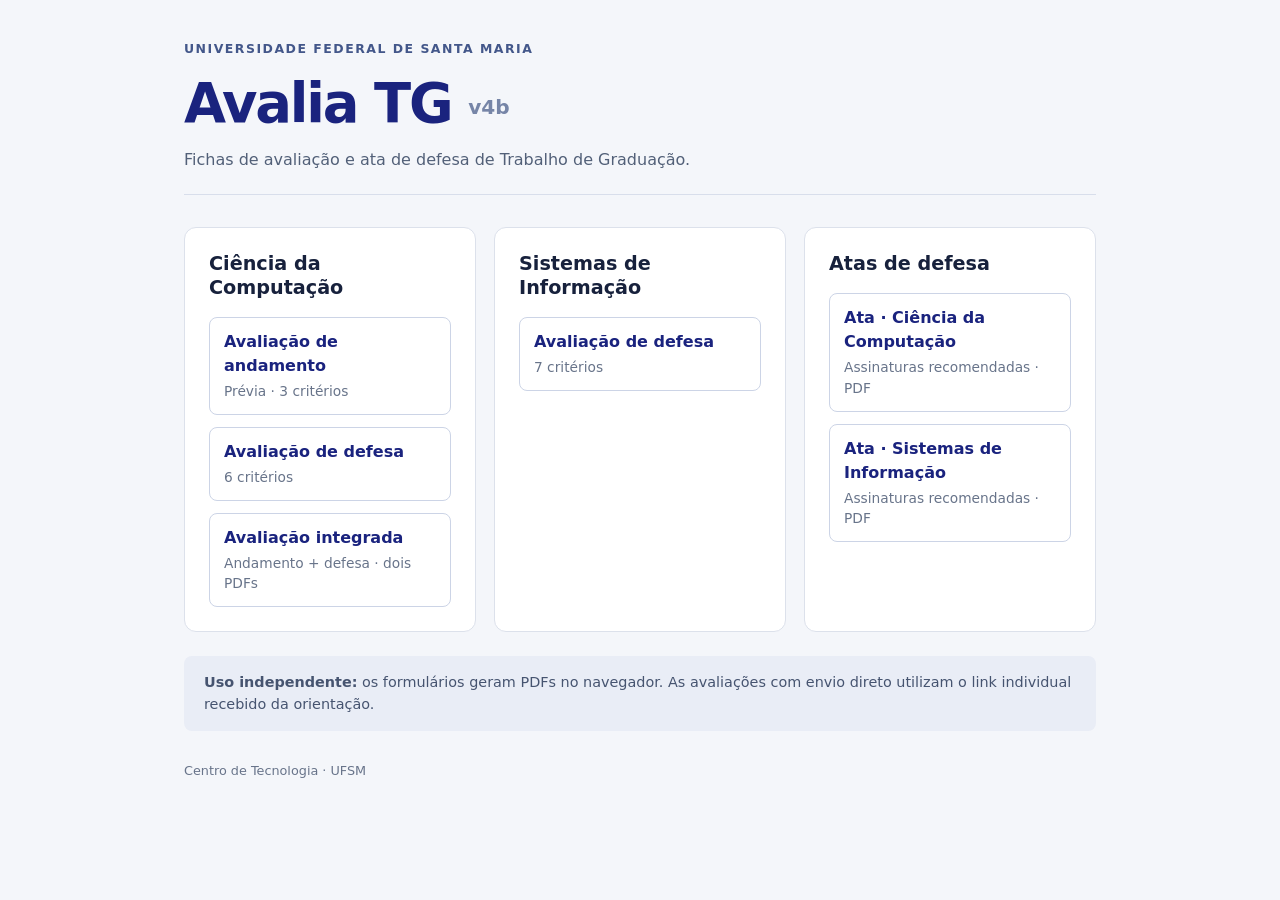
==== index.html @ bac429f7 "Add a new integrated forms version with an Apps Script backend" ====
<!doctype html>
<html lang="pt-BR"><head><meta charset="utf-8"><meta name="viewport" content="width=device-width,initial-scale=1"><meta name="referrer" content="no-referrer"><title>Avalia TG | UFSM</title>
<style>
:root{font-family:system-ui,-apple-system,sans-serif;color:#17213c;background:#f4f6fa;line-height:1.5}*{box-sizing:border-box}body{margin:0}main{max-width:960px;margin:auto;padding:40px 24px 60px}header{margin-bottom:32px;border-bottom:1px solid #d8deeb;padding-bottom:22px}.eyebrow{font-size:.78rem;letter-spacing:.12em;text-transform:uppercase;font-weight:700;color:#43578a}h1{font-size:clamp(2.2rem,5vw,3.4rem);margin:4px 0;color:#1a237e;letter-spacing:-.04em}header p{margin:0;color:#526078;max-width:620px}.grid{display:grid;grid-template-columns:repeat(auto-fit,minmax(250px,1fr));gap:18px}.program{background:white;border:1px solid #dce1eb;border-radius:12px;padding:24px;display:flex;flex-direction:column;gap:12px}h2{font-size:1.2rem;line-height:1.25;margin:0 0 5px}a.card{display:block;color:#1a237e;border:1px solid #ccd4e6;border-radius:8px;padding:12px 14px;text-decoration:none;font-weight:650}a.card span{display:block;font-size:.86rem;color:#68748a;font-weight:400;margin-top:3px}a.card:hover,a.card:focus-visible{background:#e8eaf6;border-color:#6978b1}.hint{margin-top:24px;padding:16px 20px;border-radius:8px;background:#e9edf6;color:#465470;font-size:.9rem}footer{color:#68748a;font-size:.8rem;margin-top:30px}#tokenError{color:#9c2424} @media(max-width:500px){main{padding:24px 16px}.program{padding:18px}}
</style><script src="workflow/config.js?v=4b"></script></head><body><main><header><div class="eyebrow">Universidade Federal de Santa Maria</div><h1>Avalia TG <span style="font-size:.37em;color:#7685a7;vertical-align:middle;letter-spacing:0">v4b</span></h1><p>Fichas de avaliação e ata de defesa de Trabalho de Graduação.</p></header>
<div class="grid" id="forms">
<section class="program"><h2>Ciência da Computação</h2><a class="card" href="avaliatg-previa-cc/">Avaliação de andamento <span>Prévia · 3 critérios</span></a><a class="card" href="avaliatg-final-cc/">Avaliação de defesa <span>6 critérios</span></a><a class="card" href="avaliatg-integrada-cc/">Avaliação integrada <span>Andamento + defesa · dois PDFs</span></a></section>
<section class="program"><h2>Sistemas de Informação</h2><a class="card" href="avaliatg-final-si/">Avaliação de defesa <span>7 critérios</span></a></section>
<section class="program"><h2>Atas de defesa</h2><a class="card" href="ata/?curso=Ci%C3%AAncia+da+Computa%C3%A7%C3%A3o">Ata · Ciência da Computação <span>Assinaturas recomendadas · PDF</span></a><a class="card" href="ata/?curso=Sistemas+de+Informa%C3%A7%C3%A3o">Ata · Sistemas de Informação <span>Assinaturas recomendadas · PDF</span></a></section>
</div><div class="hint" id="hint"><strong>Uso independente:</strong> os formulários geram PDFs no navegador. As avaliações com envio direto utilizam o link individual recebido da orientação.</div><p id="tokenError" hidden></p><footer>Centro de Tecnologia · UFSM</footer></main>
</body></html>
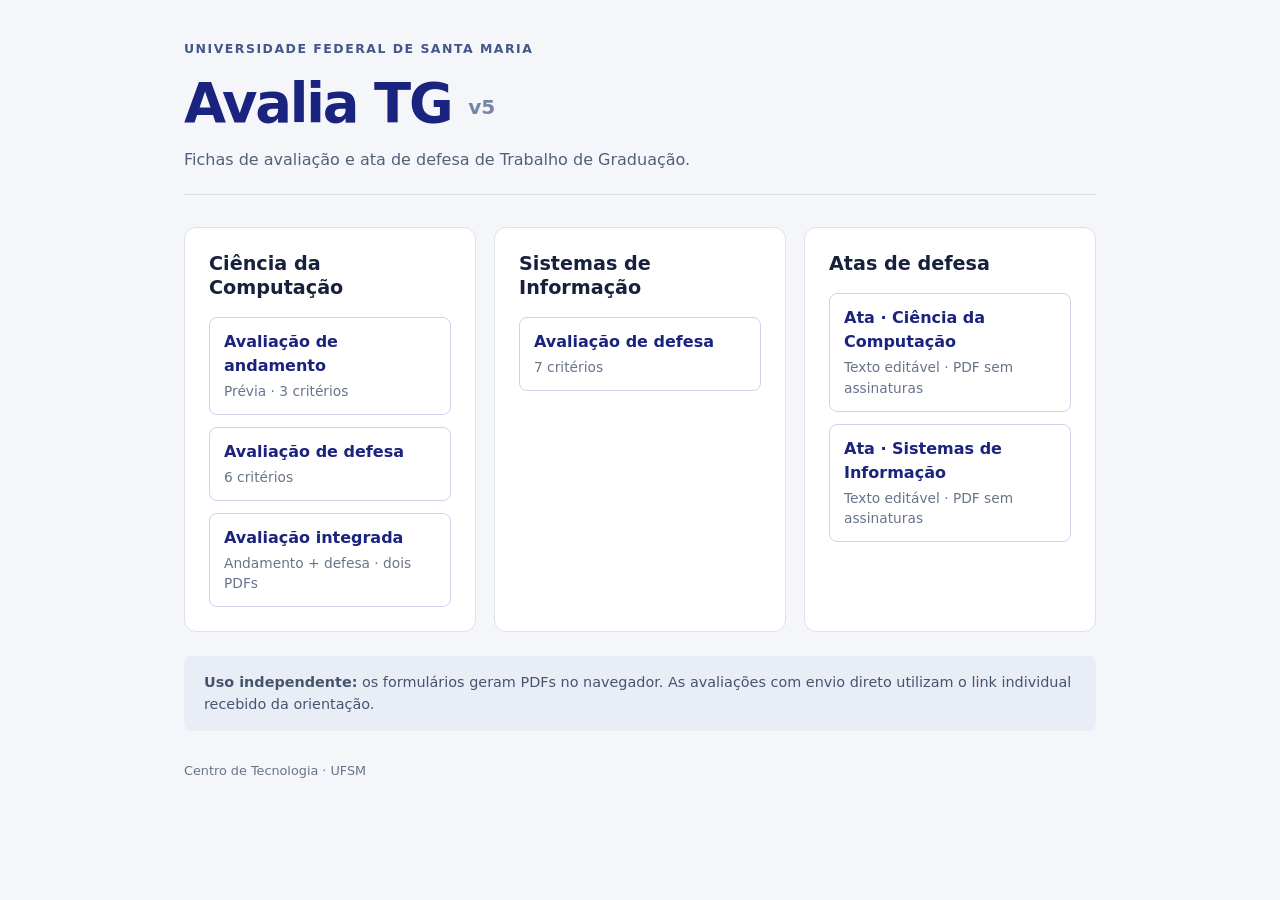
==== commit a9955f27: "Update all forms" ====
--- a/index.html
+++ b/index.html
@@ -2,10 +2,10 @@
 <html lang="pt-BR"><head><meta charset="utf-8"><meta name="viewport" content="width=device-width,initial-scale=1"><meta name="referrer" content="no-referrer"><title>Avalia TG | UFSM</title>
 <style>
 :root{font-family:system-ui,-apple-system,sans-serif;color:#17213c;background:#f4f6fa;line-height:1.5}*{box-sizing:border-box}body{margin:0}main{max-width:960px;margin:auto;padding:40px 24px 60px}header{margin-bottom:32px;border-bottom:1px solid #d8deeb;padding-bottom:22px}.eyebrow{font-size:.78rem;letter-spacing:.12em;text-transform:uppercase;font-weight:700;color:#43578a}h1{font-size:clamp(2.2rem,5vw,3.4rem);margin:4px 0;color:#1a237e;letter-spacing:-.04em}header p{margin:0;color:#526078;max-width:620px}.grid{display:grid;grid-template-columns:repeat(auto-fit,minmax(250px,1fr));gap:18px}.program{background:white;border:1px solid #dce1eb;border-radius:12px;padding:24px;display:flex;flex-direction:column;gap:12px}h2{font-size:1.2rem;line-height:1.25;margin:0 0 5px}a.card{display:block;color:#1a237e;border:1px solid #ccd4e6;border-radius:8px;padding:12px 14px;text-decoration:none;font-weight:650}a.card span{display:block;font-size:.86rem;color:#68748a;font-weight:400;margin-top:3px}a.card:hover,a.card:focus-visible{background:#e8eaf6;border-color:#6978b1}.hint{margin-top:24px;padding:16px 20px;border-radius:8px;background:#e9edf6;color:#465470;font-size:.9rem}footer{color:#68748a;font-size:.8rem;margin-top:30px}#tokenError{color:#9c2424} @media(max-width:500px){main{padding:24px 16px}.program{padding:18px}}
-</style><script src="workflow/config.js?v=4b"></script></head><body><main><header><div class="eyebrow">Universidade Federal de Santa Maria</div><h1>Avalia TG <span style="font-size:.37em;color:#7685a7;vertical-align:middle;letter-spacing:0">v4b</span></h1><p>Fichas de avaliação e ata de defesa de Trabalho de Graduação.</p></header>
+</style><script src="workflow/config.js?v=5"></script></head><body><main><header><div class="eyebrow">Universidade Federal de Santa Maria</div><h1>Avalia TG <span style="font-size:.37em;color:#7685a7;vertical-align:middle;letter-spacing:0">v5</span></h1><p>Fichas de avaliação e ata de defesa de Trabalho de Graduação.</p></header>
 <div class="grid" id="forms">
 <section class="program"><h2>Ciência da Computação</h2><a class="card" href="avaliatg-previa-cc/">Avaliação de andamento <span>Prévia · 3 critérios</span></a><a class="card" href="avaliatg-final-cc/">Avaliação de defesa <span>6 critérios</span></a><a class="card" href="avaliatg-integrada-cc/">Avaliação integrada <span>Andamento + defesa · dois PDFs</span></a></section>
 <section class="program"><h2>Sistemas de Informação</h2><a class="card" href="avaliatg-final-si/">Avaliação de defesa <span>7 critérios</span></a></section>
-<section class="program"><h2>Atas de defesa</h2><a class="card" href="ata/?curso=Ci%C3%AAncia+da+Computa%C3%A7%C3%A3o">Ata · Ciência da Computação <span>Assinaturas recomendadas · PDF</span></a><a class="card" href="ata/?curso=Sistemas+de+Informa%C3%A7%C3%A3o">Ata · Sistemas de Informação <span>Assinaturas recomendadas · PDF</span></a></section>
+<section class="program"><h2>Atas de defesa</h2><a class="card" href="ata/?curso=Ci%C3%AAncia+da+Computa%C3%A7%C3%A3o">Ata · Ciência da Computação <span>Texto editável · PDF sem assinaturas</span></a><a class="card" href="ata/?curso=Sistemas+de+Informa%C3%A7%C3%A3o">Ata · Sistemas de Informação <span>Texto editável · PDF sem assinaturas</span></a></section>
 </div><div class="hint" id="hint"><strong>Uso independente:</strong> os formulários geram PDFs no navegador. As avaliações com envio direto utilizam o link individual recebido da orientação.</div><p id="tokenError" hidden></p><footer>Centro de Tecnologia · UFSM</footer></main>
 </body></html>
